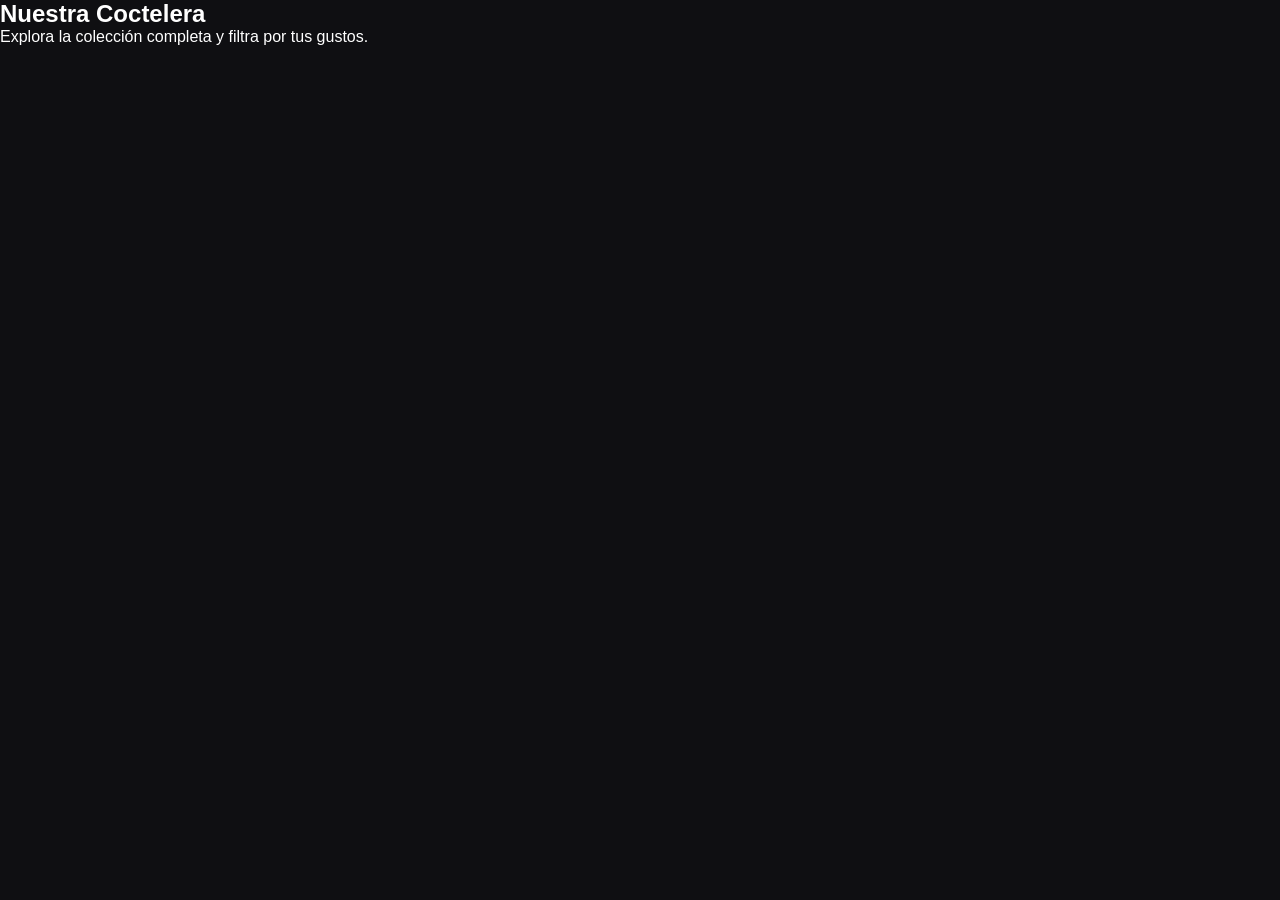
==== e-commerce project/coctelera.html @ a3489aa0 "modificacion visual de la parte frontal de las tarjetas" ====
<!doctype html>
<html lang="es">
  <head>
    <meta charset="UTF-8" />
    <title>Coctelera | CocktailHub.com</title>
    <link rel="stylesheet" href="css/style.css" />
  </head>
  <body>
    <main>
      <section class="library-header">
        <h1>Nuestra Coctelera</h1>
        <p>Explora la colección completa y filtra por tus gustos.</p>
      </section>

      <section class="cocktail-grid" id="full-library"></section>
    </main>
  </body>
</html>
---- e-commerce project/css/style.css ----
/* 1. Definición de Variables */
:root {
  --color-fondo: #0f0f12; /* El negro de fondo */
  --color-tarjeta: #1a1a1e; /* Un gris oscuro para las cards */
  --color-primario: #ffcc00; /* El amarillo de Cócteles */
  --color-texto: #ffffff; /* Blanco para leer bien */
  --color-texto-suave: #a0a0a0; /* Gris para textos menos importantes */
}

/* 2. Estilos Globales */
* {
  margin: 0;
  padding: 0;
  box-sizing: border-box; /* Tamaño de las cajas */
}

body {
  background-color: var(--color-fondo);
  color: var(--color-texto);
  font-family: "Segoe UI", Tahoma, Geneva, Verdana, sans-serif;
}

header {
  display: flex; /* Todo en fila */
  justify-content: space-between; /* Logo a la izquierda, Buscador al centro, Nav a la derecha */
  align-items: center; /* Centrados verticalmente */
  padding: 15px 50px; /* Espacio por dentro (aire) */
  background-color: var(--color-tarjeta);
  border-bottom: 1px solid #333;
  position: sticky; /* Se queda pegado arriba al hacer scroll */
  top: 0;
  z-index: 1000; /* Siempre por encima de todo */
}

/* 2. El Buscador (Formulario) */
header form {
  display: flex; /* El input y el botón en fila */
  gap: 0; /* Pegaditos */
}

header input {
  padding: 8px 15px;
  border-radius: 20px 0 0 20px; /* Redondeado solo a la izquierda */
  border: 1px solid #444;
  background-color: var(--color-fondo);
  color: white;
  outline: none;
  width: 250px;
}

header button {
  padding: 8px 15px;
  border-radius: 0 20px 20px 0; /* Redondeado solo a la derecha */
  border: none;
  background-color: var(--color-primario);
  font-weight: bold;
  cursor: pointer;
}

/* 3. La Navegación (Enlaces) */
header nav ul {
  display: flex; /* Los enlaces en fila */
  list-style: none; /* Quitamos los puntitos de la lista */
  gap: 25px; /* Espacio entre ellos */
}

header nav a {
  text-decoration: none; /* Quitamos el subrayado azul */
  color: var(--color-texto);
  font-size: 0.9rem;
  font-weight: 500;
  transition: color 0.3s;
}

header nav a:hover {
  color: var(--color-primario); /* Al pasar el ratón se vuelven amarillos */
}

.logo h1 {
  color: var(--color-primario);
}

.hero-inmersivo {
  position: relative;
  height: 60vh; /* Ocupa el 60% de la altura de la pantalla */
  width: 100%;
  overflow: hidden;
}

.hero-link {
  text-decoration: none; /* Quitamos el subrayado del enlace global */
}

.hero-overlay {
  position: relative;
  width: 100%;
  height: 100%;
  display: flex;
  align-items: center;
  justify-content: center;
}

.hero-overlay img {
  position: absolute;
  top: 0;
  left: 0;
  width: 100%;
  height: 100%;
  object-fit: cover;
  z-index: 1; /* La imagen al fondo */
}

/* Capa de oscurecimiento para que el texto resalte */
.hero-overlay::after {
  content: "";
  position: absolute;
  top: 0;
  left: 0;
  width: 100%;
  height: 100%;
  background: rgba(0, 0, 0, 0.5); /* Negro al 50% de transparencia */
  z-index: 2;
}

.hero-text {
  position: relative;
  z-index: 3; /* El texto por encima de la imagen y del overlay */
  text-align: center;
  color: white;
}

.hero-text h2 {
  font-size: 3rem;
  margin-bottom: 10px;
  text-shadow: 2px 2px 10px rgba(0, 0, 0, 0.8); /* Sombra para que "salte" de la pantalla */
}

.hero-text p {
  font-size: 1.2rem;
  color: var(--color-primario);
}

.daily-selection {
  padding: 60px 20px;
  background: linear-gradient(180deg, var(--color-fondo) 0%, #1a1a1e 100%);
  text-align: center;
}

.section-header h2 {
  color: var(--color-primario);
  font-size: 2rem;
  margin-bottom: 5px;
}

.section-header p {
  color: var(--color-texto-suave);
  margin-bottom: 30px;
}

/* Centra la tarjeta del día */
.daily-card-container {
  display: flex;
  justify-content: center;
}

/* Hace que la tarjeta del día brille un poco más */
.daily-featured {
  border: 2px solid var(--color-primario);
  box-shadow: 0 0 20px rgba(255, 204, 0, 0.2);
  transform: scale(1.05); /* Aumenta el tamaño respecto a las demás */
}

.cocktail-grid {
  display: flex; /* Flexbox */
  flex-wrap: wrap; /* Si no caben en una fila, saltan a la siguiente*/
  gap: 20px; /* Crea un espacio uniforme entre las tarjetas sin usar márgenes */
  justify-content: center; /* Centra los cócteles si sobra espacio a los lados */
  padding: 40px; /* aire alrededor de toda la sección */
}

/* El contenedor principal da la perspectiva */
.cocktail-card {
  background-color: transparent;
  height: 400px;
  width: 280px;
  perspective: 1000px;
  border-radius: 8px;
  cursor: pointer;
}

.card-inner {
  position: relative;
  width: 100%;
  height: 100%;
  transition: transform 0.8s;
  transform-style: preserve-3d;
}

.cocktail-card:hover .card-inner {
  transform: rotateY(180deg);
}

.card-front,
.card-back {
  position: absolute;
  width: 100%;
  height: 100%;
  backface-visibility: hidden;
  border-radius: 8px;
  overflow: hidden;
}

/* --- CARA FRONTAL --- */
.card-front {
  background-color: var(--color-tarjeta);
}

.card-front img {
  width: 100%;
  height: 100%; /* Ahora la imagen ocupa toda la tarjeta */
  object-fit: cover;
}

/* Bloque de nombre en el frontal */
.card-front-info {
  position: absolute;
  bottom: 0;
  width: 100%;
  padding: 25px 15px; /* Un poco más de aire abajo */
  background: linear-gradient(
    transparent,
    rgba(0, 0, 0, 0.9)
  ); /* Degradado más oscuro para leer mejor */
  text-align: center;
}

.card-front-info h3 {
  color: var(--color-primario);
  margin: 0;
  font-size: 1.5rem;
  text-shadow: 2px 2px 4px rgba(0, 0, 0, 0.5);
}

/* --- CARA TRASERA (Provisional) --- */
.card-back {
  background-color: var(--color-tarjeta);
  color: white;
  transform: rotateY(180deg);
  padding: 20px;
  display: flex;
  flex-direction: column;
  justify-content: center;
  border: 2px solid var(--color-primario);
}

/* (Las listas de la trasera las mantendremos así hasta el Paso 2) */
.card-back ul {
  list-style: none;
  padding: 0;
  margin: 15px 0;
  text-align: left;
}

.card-back li {
  font-size: 0.9rem;
  margin-bottom: 5px;
  border-bottom: 1px solid rgba(255, 255, 255, 0.1);
}
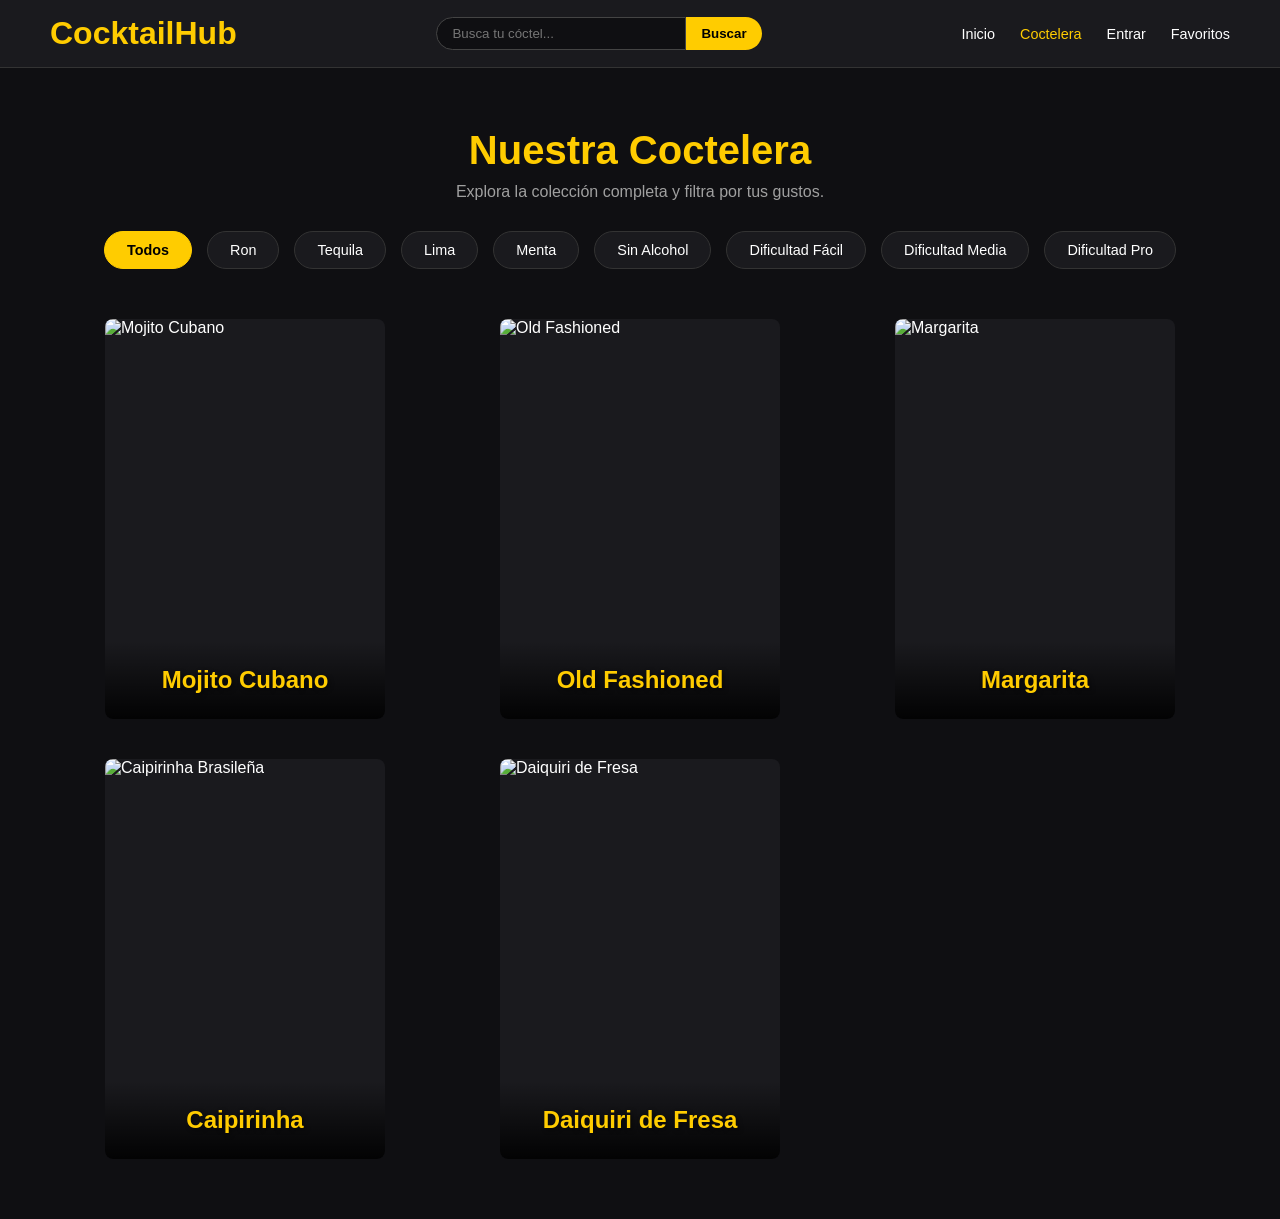
==== commit bb5c1b41: "coctelera" ====
--- a/e-commerce project/coctelera.html
+++ b/e-commerce project/coctelera.html
@@ -2,17 +2,258 @@
 <html lang="es">
   <head>
     <meta charset="UTF-8" />
-    <title>Coctelera | CocktailHub.com</title>
+    <meta name="viewport" content="width=device-width, initial-scale=1.0" />
+    <title>Coctelera | CocktailHub</title>
     <link rel="stylesheet" href="css/style.css" />
   </head>
+
   <body>
-    <main>
-      <section class="library-header">
+    <header>
+      <div class="logo">
+        <h1>CocktailHub</h1>
+      </div>
+      <form>
+        <input type="text" placeholder="Busca tu cóctel..." required />
+        <button type="submit">Buscar</button>
+      </form>
+      <nav>
+        <ul>
+          <li><a href="index.html">Inicio</a></li>
+          <li>
+            <a href="coctelera.html" style="color: var(--color-primario)"
+              >Coctelera</a
+            >
+          </li>
+          <li><a href="#">Entrar</a></li>
+          <li><a href="#">Favoritos</a></li>
+        </ul>
+      </nav>
+    </header>
+
+    <main class="catalog-container">
+      <section
+        class="library-header"
+        style="text-align: center; margin-bottom: 30px"
+      >
         <h1>Nuestra Coctelera</h1>
-        <p>Explora la colección completa y filtra por tus gustos.</p>
+        <p style="color: var(--color-texto-suave)">
+          Explora la colección completa y filtra por tus gustos.
+        </p>
       </section>
 
-      <section class="cocktail-grid" id="full-library"></section>
+      <section class="filters-bar">
+        <div class="filter-group">
+          <button class="filter-btn active">Todos</button>
+          <button class="filter-btn">Ron</button>
+          <button class="filter-btn">Tequila</button>
+          <button class="filter-btn">Lima</button>
+          <button class="filter-btn">Menta</button>
+          <button class="filter-btn">Sin Alcohol</button>
+          <button class="filter-btn">Dificultad Fácil</button>
+          <button class="filter-btn">Dificultad Media</button>
+          <button class="filter-btn">Dificultad Pro</button>
+        </div>
+      </section>
+
+      <section class="catalog-grid">
+        <article class="cocktail-card">
+          <div class="card-inner">
+            <div class="card-front">
+              <div class="card-img">
+                <img src="assets/img/mojito.jpg" alt="Mojito Cubano" />
+              </div>
+              <div class="card-front-info">
+                <h3>Mojito Cubano</h3>
+              </div>
+            </div>
+            <div class="card-back">
+              <div class="card-back-header">
+                <span class="difficulty-tag">Fácil</span>
+                <button class="favorite-btn" title="Añadir a favoritos">
+                  <span class="heart-icon">&#9825;</span>
+                </button>
+              </div>
+              <div class="flavor-info">
+                <hr />
+                <span>Dulce & Afrutado</span>
+                <hr />
+              </div>
+              <div class="ingredients-container">
+                <h3>Ingredientes</h3>
+                <ul>
+                  <li>60ml Ron Blanco</li>
+                  <li>30ml Zumo de Lima</li>
+                  <li>Menta fresca</li>
+                  <li>Azúcar y Soda</li>
+                </ul>
+              </div>
+
+              <div class="card-details-container">
+                <a href="#" class="view-recipe">Más detalles →</a>
+              </div>
+            </div>
+          </div>
+        </article>
+
+        <article class="cocktail-card">
+          <div class="card-inner">
+            <div class="card-front">
+              <div class="card-img">
+                <img src="assets/img/old-fashioned.jpg" alt="Old Fashioned" />
+              </div>
+              <div class="card-front-info">
+                <h3>Old Fashioned</h3>
+              </div>
+            </div>
+            <div class="card-back">
+              <div class="card-back-header">
+                <span class="difficulty-tag">Difícil</span>
+                <button class="favorite-btn" title="Añadir a favoritos">
+                  <span class="heart-icon">&#9825;</span>
+                </button>
+              </div>
+              <div class="flavor-info">
+                <hr />
+                <span>Fuerte & Amargo</span>
+                <hr />
+              </div>
+              <div class="ingredients-container">
+                <h3>Ingredientes</h3>
+                <ul>
+                  <li>60ml Bourbon</li>
+                  <li>2 gotas de Angostura</li>
+                  <li>1 terrón de Azúcar</li>
+                  <li>Piel de naranja</li>
+                </ul>
+              </div>
+              <div class="card-details-container">
+                <a href="#" class="view-recipe">Más detalles →</a>
+              </div>
+            </div>
+          </div>
+        </article>
+
+        <article class="cocktail-card">
+          <div class="card-inner">
+            <div class="card-front">
+              <div class="card-img">
+                <img src="assets/img/margarita.jpg" alt="Margarita" />
+              </div>
+              <div class="card-front-info">
+                <h3>Margarita</h3>
+              </div>
+            </div>
+            <div class="card-back">
+              <div class="card-back-header">
+                <span class="difficulty-tag">Media</span>
+                <button class="favorite-btn" title="Añadir a favoritos">
+                  <span class="heart-icon">&#9825;</span>
+                </button>
+              </div>
+              <div class="flavor-info">
+                <hr />
+                <span>Cítrico & Salado</span>
+                <hr />
+              </div>
+              <div class="ingredients-container">
+                <h3>Ingredientes</h3>
+                <ul>
+                  <li>50ml Tequila</li>
+                  <li>20ml Triple Seco</li>
+                  <li>15ml Zumo de Lima</li>
+                  <li>Sal en el borde</li>
+                </ul>
+              </div>
+              <div class="card-details-container">
+                <a href="#" class="view-recipe">Más detalles →</a>
+              </div>
+            </div>
+          </div>
+        </article>
+
+        <article class="cocktail-card">
+          <div class="card-inner">
+            <div class="card-front">
+              <div class="card-img">
+                <img
+                  src="assets/img/caipirinha.jpg"
+                  alt="Caipirinha Brasileña"
+                />
+              </div>
+              <div class="card-front-info">
+                <h3>Caipirinha</h3>
+              </div>
+            </div>
+            <div class="card-back">
+              <div class="card-back-header">
+                <span class="difficulty-tag">Fácil</span>
+                <button class="favorite-btn" title="Añadir a favoritos">
+                  <span class="heart-icon">&#9825;</span>
+                </button>
+              </div>
+              <div class="flavor-info">
+                <hr />
+                <span>Cítrico & Fuerte</span>
+                <hr />
+              </div>
+              <div class="ingredients-container">
+                <h3>Ingredientes</h3>
+                <ul>
+                  <li>60ml Cachaça</li>
+                  <li>1 Lima en trozos</li>
+                  <li>2 cdtas Azúcar</li>
+                  <li>Hielo picado</li>
+                </ul>
+              </div>
+              <div class="card-details-container">
+                <a href="#" class="view-recipe">Más detalles →</a>
+              </div>
+            </div>
+          </div>
+        </article>
+
+        <article class="cocktail-card">
+          <div class="card-inner">
+            <div class="card-front">
+              <div class="card-img">
+                <img src="assets/img/daiquiri.jpg" alt="Daiquiri de Fresa" />
+              </div>
+              <div class="card-front-info">
+                <h3>Daiquiri de Fresa</h3>
+              </div>
+            </div>
+
+            <div class="card-back">
+              <div class="card-back-header">
+                <span class="difficulty-tag">Fácil</span>
+                <button class="favorite-btn" title="Añadir a favoritos">
+                  <span class="heart-icon">&#9825;</span>
+                </button>
+              </div>
+
+              <div class="flavor-info">
+                <hr />
+                <span>Dulce & Refrescante</span>
+                <hr />
+              </div>
+
+              <div class="ingredients-container">
+                <h3>Ingredientes</h3>
+                <ul>
+                  <li>50ml Ron Blanco</li>
+                  <li>25ml Zumo de lima</li>
+                  <li>3 Fresas naturales</li>
+                  <li>Hielo picado</li>
+                </ul>
+              </div>
+
+              <div class="card-details-container">
+                <a href="#" class="view-recipe">Más detalles →</a>
+              </div>
+            </div>
+          </div>
+        </article>
+      </section>
     </main>
   </body>
 </html>
--- a/e-commerce project/css/style.css
+++ b/e-commerce project/css/style.css
@@ -11,7 +11,7 @@
 * {
   margin: 0;
   padding: 0;
-  box-sizing: border-box; /* Tamaño de las cajas */
+  box-sizing: border-box; /* Tamaño total de las cajas */
 }
 
 body {
@@ -24,7 +24,7 @@
   display: flex; /* Todo en fila */
   justify-content: space-between; /* Logo a la izquierda, Buscador al centro, Nav a la derecha */
   align-items: center; /* Centrados verticalmente */
-  padding: 15px 50px; /* Espacio por dentro (aire) */
+  padding: 15px 50px; /* Espacio por dentro */
   background-color: var(--color-tarjeta);
   border-bottom: 1px solid #333;
   position: sticky; /* Se queda pegado arriba al hacer scroll */
@@ -32,10 +32,10 @@
   z-index: 1000; /* Siempre por encima de todo */
 }
 
-/* 2. El Buscador (Formulario) */
+/* 2. Buscador */
 header form {
   display: flex; /* El input y el botón en fila */
-  gap: 0; /* Pegaditos */
+  gap: 0; /* Juntos */
 }
 
 header input {
@@ -57,15 +57,15 @@
   cursor: pointer;
 }
 
-/* 3. La Navegación (Enlaces) */
+/* 3. Nav Enlaces */
 header nav ul {
-  display: flex; /* Los enlaces en fila */
-  list-style: none; /* Quitamos los puntitos de la lista */
+  display: flex; /* En fila */
+  list-style: none; /* Quita los puntos de la lista */
   gap: 25px; /* Espacio entre ellos */
 }
 
 header nav a {
-  text-decoration: none; /* Quitamos el subrayado azul */
+  text-decoration: none; /* Quita el subrayado azul */
   color: var(--color-texto);
   font-size: 0.9rem;
   font-weight: 500;
@@ -217,7 +217,7 @@
 
 .card-front img {
   width: 100%;
-  height: 100%; /* Ahora la imagen ocupa toda la tarjeta */
+  height: 100%; /* La imagen ocupa toda la tarjeta */
   object-fit: cover;
 }
 
@@ -226,11 +226,11 @@
   position: absolute;
   bottom: 0;
   width: 100%;
-  padding: 25px 15px; /* Un poco más de aire abajo */
+  padding: 25px 15px;
   background: linear-gradient(
     transparent,
     rgba(0, 0, 0, 0.9)
-  ); /* Degradado más oscuro para leer mejor */
+  ); /* Degradado más oscuro */
   text-align: center;
 }
 
@@ -241,7 +241,7 @@
   text-shadow: 2px 2px 4px rgba(0, 0, 0, 0.5);
 }
 
-/* --- CARA TRASERA (Provisional) --- */
+/* --- CARA TRASERA (Estructura Base) --- */
 .card-back {
   background-color: var(--color-tarjeta);
   color: white;
@@ -249,20 +249,194 @@
   padding: 20px;
   display: flex;
   flex-direction: column;
-  justify-content: center;
+  justify-content: flex-start;
   border: 2px solid var(--color-primario);
-}
-
-/* (Las listas de la trasera las mantendremos así hasta el Paso 2) */
+  position: relative; /* Posiciona el header dentro */
+}
+
+/* Cabecera: Dificultad y Corazón */
+.card-back-header {
+  display: flex;
+  justify-content: space-between;
+  align-items: center;
+  width: 100%;
+  margin-bottom: 15px; /* Espacio con lo de abajo */
+}
+
+.difficulty-tag {
+  font-size: 0.7rem;
+  text-transform: uppercase;
+  font-weight: bold;
+  color: var(--color-primario);
+  border: 1px solid var(--color-primario);
+  padding: 2px 6px;
+  border-radius: 4px;
+}
+
+/* Sección de sabor con líneas laterales */
+.flavor-info {
+  display: flex;
+  align-items: center;
+  gap: 10px;
+  margin-bottom: 10px;
+}
+
+.flavor-info hr {
+  flex: 1;
+  border: 0;
+  border-top: 1px solid rgba(255, 255, 255, 0.2);
+}
+
+.flavor-info span {
+  font-size: 0.85rem;
+  font-style: italic;
+  color: var(--color-texto-suave);
+  white-space: nowrap;
+}
+
+/* --- LISTA DE INGREDIENTES --- */
+/* 1. El contenedor que empuja hacia el centro */
+.ingredients-container {
+  margin: auto 0;
+  text-align: left;
+  width: 100%;
+  display: flex;
+  flex-direction: column;
+  gap: 8px;
+}
+
+/* 2. El título de la sección */
+.ingredients-container h3 {
+  font-size: 1.1rem;
+  color: var(--color-texto);
+  border-left: 3px solid var(--color-primario);
+  padding-left: 8px;
+  margin: 0;
+}
+
+/* 3. La lista (ahora con margen 0 porque el padre hace el trabajo) */
 .card-back ul {
   list-style: none;
   padding: 0;
-  margin: 15px 0;
-  text-align: left;
-}
-
+  margin: 0;
+}
+
+/* 4. Los items de la lista */
 .card-back li {
+  font-size: 0.85rem;
+  padding: 5px 0;
+  color: var(--color-texto-suave);
+  border-bottom: 1px solid rgba(255, 255, 255, 0.05);
+}
+
+.card-details-container {
+  margin-top: auto; /* Empuja el botón hacia el fondo de la tarjeta */
+  text-align: center;
+  padding-bottom: 10px;
+}
+
+.view-recipe {
+  text-decoration: none;
+  color: var(
+    --color-primario
+  ); /* Usamos el amarillo para que resalte como acción */
   font-size: 0.9rem;
-  margin-bottom: 5px;
-  border-bottom: 1px solid rgba(255, 255, 255, 0.1);
-}
+  font-weight: bold;
+  transition: letter-spacing 0.3s;
+}
+
+.view-recipe:hover {
+  letter-spacing: 1px; /* Un pequeño efecto al pasar el ratón */
+}
+
+/* Botón de favoritos */
+.favorite-btn {
+  background: transparent;
+  border: none;
+  cursor: pointer;
+  padding: 5px;
+  display: flex;
+  align-items: center;
+  justify-content: center;
+  transition: transform 0.2s ease;
+}
+
+.heart-icon {
+  font-size: 1.5rem; /* Tamaño del corazón */
+  color: var(--color-texto-suave); /* Empezamos con un gris suave */
+  transition:
+    color 0.3s,
+    transform 0.3s;
+}
+
+/* Efecto al pasar el ratón */
+.favorite-btn:hover .heart-icon {
+  color: #ff4d4d; /* Se vuelve rojizo antes de hacer click */
+  transform: scale(1.2); /* Crece un poquito */
+}
+
+/* Clase preparada para el futuro (cuando se haga click) */
+.favorite-btn.active .heart-icon {
+  color: #ff0000; /* Rojo intenso */
+  content: "\2665"; /* Cambiaría a corazón relleno (esto se haría con JS) */
+}
+
+/* --- PÁGINA DE COCTELERA (CATÁLOGO) --- */
+
+/* 1. Contenedor General */
+.catalog-container {
+  padding: 60px 20px;
+  max-width: 1200px;
+  margin: 0 auto; /* Centra todo el contenido en pantallas grandes */
+}
+
+/* 2. Cabecera del catálogo */
+.library-header h1 {
+  font-size: 2.5rem;
+  color: var(--color-primario);
+  margin-bottom: 10px;
+}
+
+/* 3. Barra de Filtros */
+.filters-bar {
+  margin-bottom: 50px; /* Espacio antes de que empiecen las fotos */
+}
+
+.filter-group {
+  display: flex;
+  justify-content: center;
+  gap: 15px;
+  flex-wrap: wrap; /* Para que en el móvil no se salgan de la pantalla */
+}
+
+.filter-btn {
+  background-color: var(--color-tarjeta);
+  color: var(--color-texto);
+  border: 1px solid #333;
+  padding: 10px 22px;
+  border-radius: 30px;
+  font-size: 0.9rem;
+  cursor: pointer;
+  transition: all 0.3s ease;
+}
+
+.filter-btn:hover {
+  border-color: var(--color-primario);
+  color: var(--color-primario);
+}
+
+.filter-btn.active {
+  background-color: var(--color-primario);
+  color: #000; /* Texto negro para que contraste con el amarillo */
+  font-weight: bold;
+  border-color: var(--color-primario);
+}
+
+/* 4. La Rejilla Automática (Grid) */
+.catalog-grid {
+  display: grid;
+  /* Crea columnas de al menos 280px y rellena el espacio automáticamente */
+  grid-template-columns: repeat(auto-fill, minmax(280px, 1fr));
+  gap: 40px 25px; /* 40px de espacio entre filas, 25px entre columnas */
+  justify-items: center; /* Centra las tarjetas dentro de su celda */
+}
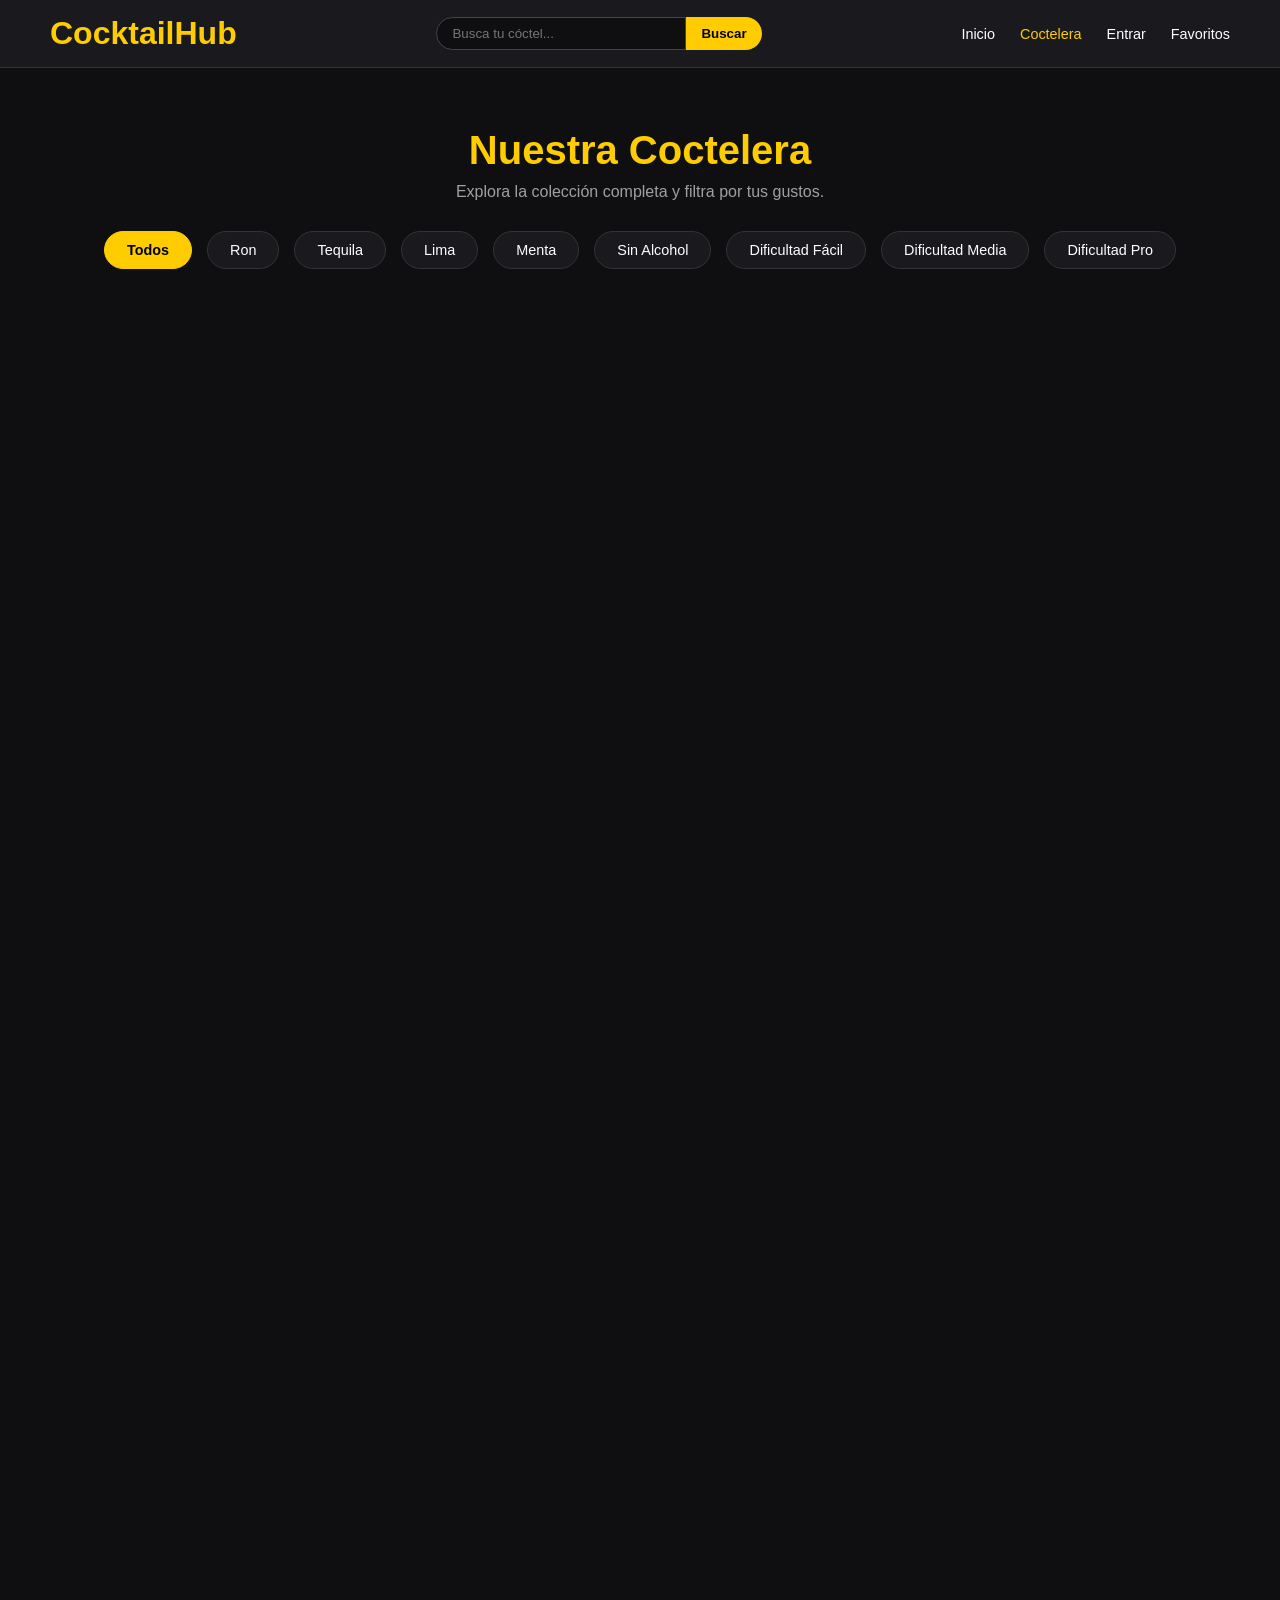
==== commit 7d9cf580: "mejoras" ====
--- a/e-commerce project/coctelera.html
+++ b/e-commerce project/coctelera.html
@@ -4,7 +4,7 @@
     <meta charset="UTF-8" />
     <meta name="viewport" content="width=device-width, initial-scale=1.0" />
     <title>Coctelera | CocktailHub</title>
-    <link rel="stylesheet" href="css/style.css" />
+    <link rel="stylesheet" href="css/coctelera.css" />
   </head>
 
   <body>
@@ -253,6 +253,85 @@
             </div>
           </div>
         </article>
+
+        <article class="cocktail-card">
+          <div class="card-inner">
+            <div class="card-front">
+              <div class="card-img">
+                <img src="assets/img/negroni.jpg" alt="Negroni Clásico" />
+              </div>
+              <div class="card-front-info">
+                <h3>Negroni</h3>
+              </div>
+            </div>
+            <div class="card-back">
+              <div class="card-back-header">
+                <span class="difficulty-tag">Media</span>
+                <button class="favorite-btn" title="Añadir a favoritos">
+                  <span class="heart-icon">&#9825;</span>
+                </button>
+              </div>
+              <div class="flavor-info">
+                <hr />
+                <span>Amargo & Seco</span>
+                <hr />
+              </div>
+              <div class="ingredients-container">
+                <h3>Ingredientes</h3>
+                <ul>
+                  <li>30ml Ginebra</li>
+                  <li>30ml Campari</li>
+                  <li>30ml Vermut Rojo</li>
+                  <li>Piel de naranja</li>
+                </ul>
+              </div>
+              <div class="card-details-container">
+                <a href="#" class="view-recipe">Más detalles →</a>
+              </div>
+            </div>
+          </div>
+        </article>
+
+        <article class="cocktail-card">
+          <div class="card-inner">
+            <div class="card-front">
+              <div class="card-img">
+                <img
+                  src="assets/img/pisco-sour.jpg"
+                  alt="Pisco Sour Tradicional"
+                />
+              </div>
+              <div class="card-front-info">
+                <h3>Pisco Sour</h3>
+              </div>
+            </div>
+            <div class="card-back">
+              <div class="card-back-header">
+                <span class="difficulty-tag">Difícil</span>
+                <button class="favorite-btn" title="Añadir a favoritos">
+                  <span class="heart-icon">&#9825;</span>
+                </button>
+              </div>
+              <div class="flavor-info">
+                <hr />
+                <span>Cítrico & Dulce</span>
+                <hr />
+              </div>
+              <div class="ingredients-container">
+                <h3>Ingredientes</h3>
+                <ul>
+                  <li>60ml Pisco</li>
+                  <li>30ml Zumo de Lima</li>
+                  <li>20ml Jarabe de Goma</li>
+                  <li>1 Clara de Huevo</li>
+                </ul>
+              </div>
+              <div class="card-details-container">
+                <a href="#" class="view-recipe">Más detalles →</a>
+              </div>
+            </div>
+          </div>
+        </article>
       </section>
     </main>
   </body>
--- a/e-commerce project/css/coctelera.css
+++ b/e-commerce project/css/coctelera.css
@@ -0,0 +1,341 @@
+:root {
+  --color-fondo: #0f0f12; /* El negro de fondo */
+  --color-tarjeta: #1a1a1e; /* Un gris oscuro para las cards */
+  --color-primario: #ffcc00; /* El amarillo de Cócteles */
+  --color-texto: #ffffff; /* Blanco para leer bien */
+  --color-texto-suave: #a0a0a0; /* Gris para textos menos importantes */
+}
+
+/* Estilos Globales */
+* {
+  margin: 0;
+  padding: 0;
+  box-sizing: border-box;
+}
+
+body {
+  background-color: var(--color-fondo);
+  color: var(--color-texto);
+  font-family: "Segoe UI", Tahoma, Geneva, Verdana, sans-serif;
+}
+
+header {
+  display: flex;
+  justify-content: space-between;
+  align-items: center;
+  padding: 15px 50px;
+  background-color: var(--color-tarjeta);
+  border-bottom: 1px solid #333;
+  position: sticky;
+  top: 0;
+  z-index: 1000;
+}
+
+/* Buscador */
+header form {
+  display: flex;
+  gap: 0;
+}
+
+header input {
+  padding: 8px 15px;
+  border-radius: 20px 0 0 20px;
+  border: 1px solid #444;
+  background-color: var(--color-fondo);
+  color: white;
+  outline: none;
+  width: 250px;
+}
+
+header button {
+  padding: 8px 15px;
+  border-radius: 0 20px 20px 0;
+  border: none;
+  background-color: var(--color-primario);
+  font-weight: bold;
+  cursor: pointer;
+}
+
+/* Nav Enlaces */
+header nav ul {
+  display: flex;
+  list-style: none;
+  gap: 25px;
+}
+
+header nav a {
+  text-decoration: none;
+  color: var(--color-texto);
+  font-size: 0.9rem;
+  font-weight: 500;
+  transition: color 0.3s;
+}
+
+header nav a:hover {
+  color: var(--color-primario);
+}
+
+.logo h1 {
+  color: var(--color-primario);
+}
+
+/* Contenedor General */
+.catalog-container {
+  padding: 60px 20px;
+  max-width: 1200px;
+  margin: 0 auto; /* Centra todo el contenido en pantallas grandes */
+}
+
+/* Cabecera del catálogo */
+.library-header h1 {
+  font-size: 2.5rem;
+  color: var(--color-primario);
+  margin-bottom: 10px;
+}
+
+/* Barra de Filtros */
+.filters-bar {
+  margin-bottom: 50px; /* Espacio antes de que empiecen las fotos */
+}
+
+.filter-group {
+  display: flex;
+  justify-content: center;
+  gap: 15px;
+  flex-wrap: wrap; /* Para que en el móvil no se salgan de la pantalla */
+}
+
+.filter-btn {
+  background-color: var(--color-tarjeta);
+  color: var(--color-texto);
+  border: 1px solid #333;
+  padding: 10px 22px;
+  border-radius: 30px;
+  font-size: 0.9rem;
+  cursor: pointer;
+  transition: all 0.3s ease;
+}
+
+.filter-btn:hover {
+  border-color: var(--color-primario);
+  color: var(--color-primario);
+}
+
+.filter-btn.active {
+  background-color: var(--color-primario);
+  color: #000; /* Texto negro para que contraste con el amarillo */
+  font-weight: bold;
+  border-color: var(--color-primario);
+}
+
+/* Rejilla responsiva (Grid) */
+.catalog-grid {
+  display: grid;
+  /* Crea columnas de al menos 280px y rellena el espacio automáticamente */
+  grid-template-columns: repeat(auto-fill, minmax(280px, 1fr));
+  gap: 40px 25px; /* 40px de espacio entre filas, 25px entre columnas */
+  justify-items: center; /* Centra las tarjetas dentro de su celda */
+}
+
+/* El contenedor principal / perspectiva */
+.cocktail-card {
+  background-color: transparent;
+  height: 400px;
+  width: 280px;
+  perspective: 1000px;
+  border-radius: 8px;
+  cursor: pointer;
+}
+
+.card-inner {
+  position: relative;
+  width: 100%;
+  height: 100%;
+  transition: transform 0.8s;
+  transform-style: preserve-3d;
+}
+
+.cocktail-card:hover .card-inner {
+  transform: rotateY(180deg);
+}
+
+.card-front,
+.card-back {
+  position: absolute;
+  width: 100%;
+  height: 100%;
+  backface-visibility: hidden;
+  border-radius: 8px;
+  overflow: hidden;
+}
+
+/* --- CARA FRONTAL --- */
+.card-front {
+  background-color: var(--color-tarjeta);
+}
+
+.card-front img {
+  width: 100%;
+  height: 100%; /* La imagen ocupa toda la tarjeta */
+  object-fit: cover;
+}
+
+/* Bloque de nombre en el frontal */
+.card-front-info {
+  position: absolute;
+  bottom: 0;
+  width: 100%;
+  padding: 25px 15px;
+  background: linear-gradient(
+    transparent,
+    rgba(0, 0, 0, 0.9)
+  ); /* Degradado más oscuro */
+  text-align: center;
+}
+
+.card-front-info h3 {
+  color: var(--color-primario);
+  margin: 0;
+  font-size: 1.5rem;
+  text-shadow: 2px 2px 4px rgba(0, 0, 0, 0.5);
+}
+
+/* --- CARA TRASERA (Estructura Base) --- */
+.card-back {
+  background-color: var(--color-tarjeta);
+  color: white;
+  transform: rotateY(180deg);
+  padding: 20px;
+  display: flex;
+  flex-direction: column;
+  justify-content: flex-start;
+  border: 2px solid var(--color-primario);
+  position: relative; /* Posiciona el header dentro */
+}
+
+/* Cabecera: Dificultad y Corazón */
+.card-back-header {
+  display: flex;
+  justify-content: space-between;
+  align-items: center;
+  width: 100%;
+  margin-bottom: 15px; /* Espacio con lo de abajo */
+}
+
+.difficulty-tag {
+  font-size: 0.7rem;
+  text-transform: uppercase;
+  font-weight: bold;
+  color: var(--color-primario);
+  border: 1px solid var(--color-primario);
+  padding: 2px 6px;
+  border-radius: 4px;
+}
+
+/* Sección de sabor con líneas laterales */
+.flavor-info {
+  display: flex;
+  align-items: center;
+  gap: 10px;
+  margin-bottom: 10px;
+}
+
+.flavor-info hr {
+  flex: 1;
+  border: 0;
+  border-top: 1px solid rgba(255, 255, 255, 0.2);
+}
+
+.flavor-info span {
+  font-size: 0.85rem;
+  font-style: italic;
+  color: var(--color-texto-suave);
+  white-space: nowrap;
+}
+
+/* --- LISTA DE INGREDIENTES --- */
+/* 1. El contenedor que empuja hacia el centro */
+.ingredients-container {
+  margin: auto 0;
+  text-align: left;
+  width: 100%;
+  display: flex;
+  flex-direction: column;
+  gap: 8px;
+}
+
+/* 2. El título de la sección */
+.ingredients-container h3 {
+  font-size: 1.1rem;
+  color: var(--color-texto);
+  border-left: 3px solid var(--color-primario);
+  padding-left: 8px;
+  margin: 0;
+}
+
+/* 3. La lista (ahora con margen 0 porque el padre hace el trabajo) */
+.card-back ul {
+  list-style: none;
+  padding: 0;
+  margin: 0;
+}
+
+/* 4. Los items de la lista */
+.card-back li {
+  font-size: 0.85rem;
+  padding: 5px 0;
+  color: var(--color-texto-suave);
+  border-bottom: 1px solid rgba(255, 255, 255, 0.05);
+}
+
+.card-details-container {
+  margin-top: auto; /* Empuja el botón hacia el fondo de la tarjeta */
+  text-align: center;
+  padding-bottom: 10px;
+}
+
+.view-recipe {
+  text-decoration: none;
+  color: var(
+    --color-primario
+  ); /* Usamos el amarillo para que resalte como acción */
+  font-size: 0.9rem;
+  font-weight: bold;
+  transition: letter-spacing 0.3s;
+}
+
+.view-recipe:hover {
+  letter-spacing: 1px; /* Un pequeño efecto al pasar el ratón */
+}
+
+/* Botón de favoritos */
+.favorite-btn {
+  background: transparent;
+  border: none;
+  cursor: pointer;
+  padding: 5px;
+  display: flex;
+  align-items: center;
+  justify-content: center;
+  transition: transform 0.2s ease;
+}
+
+.heart-icon {
+  font-size: 1.5rem; /* Tamaño del corazón */
+  color: var(--color-texto-suave); /* Empezamos con un gris suave */
+  transition:
+    color 0.3s,
+    transform 0.3s;
+}
+
+/* Efecto al pasar el ratón */
+.favorite-btn:hover .heart-icon {
+  color: #ff4d4d; /* Se vuelve rojizo antes de hacer click */
+  transform: scale(1.2); /* Crece un poquito */
+}
+
+/* Clase preparada para el futuro (cuando se haga click) */
+.favorite-btn.active .heart-icon {
+  color: #ff0000; /* Rojo intenso */
+  content: "\2665"; /* Cambiaría a corazón relleno (esto se haría con JS) */
+}
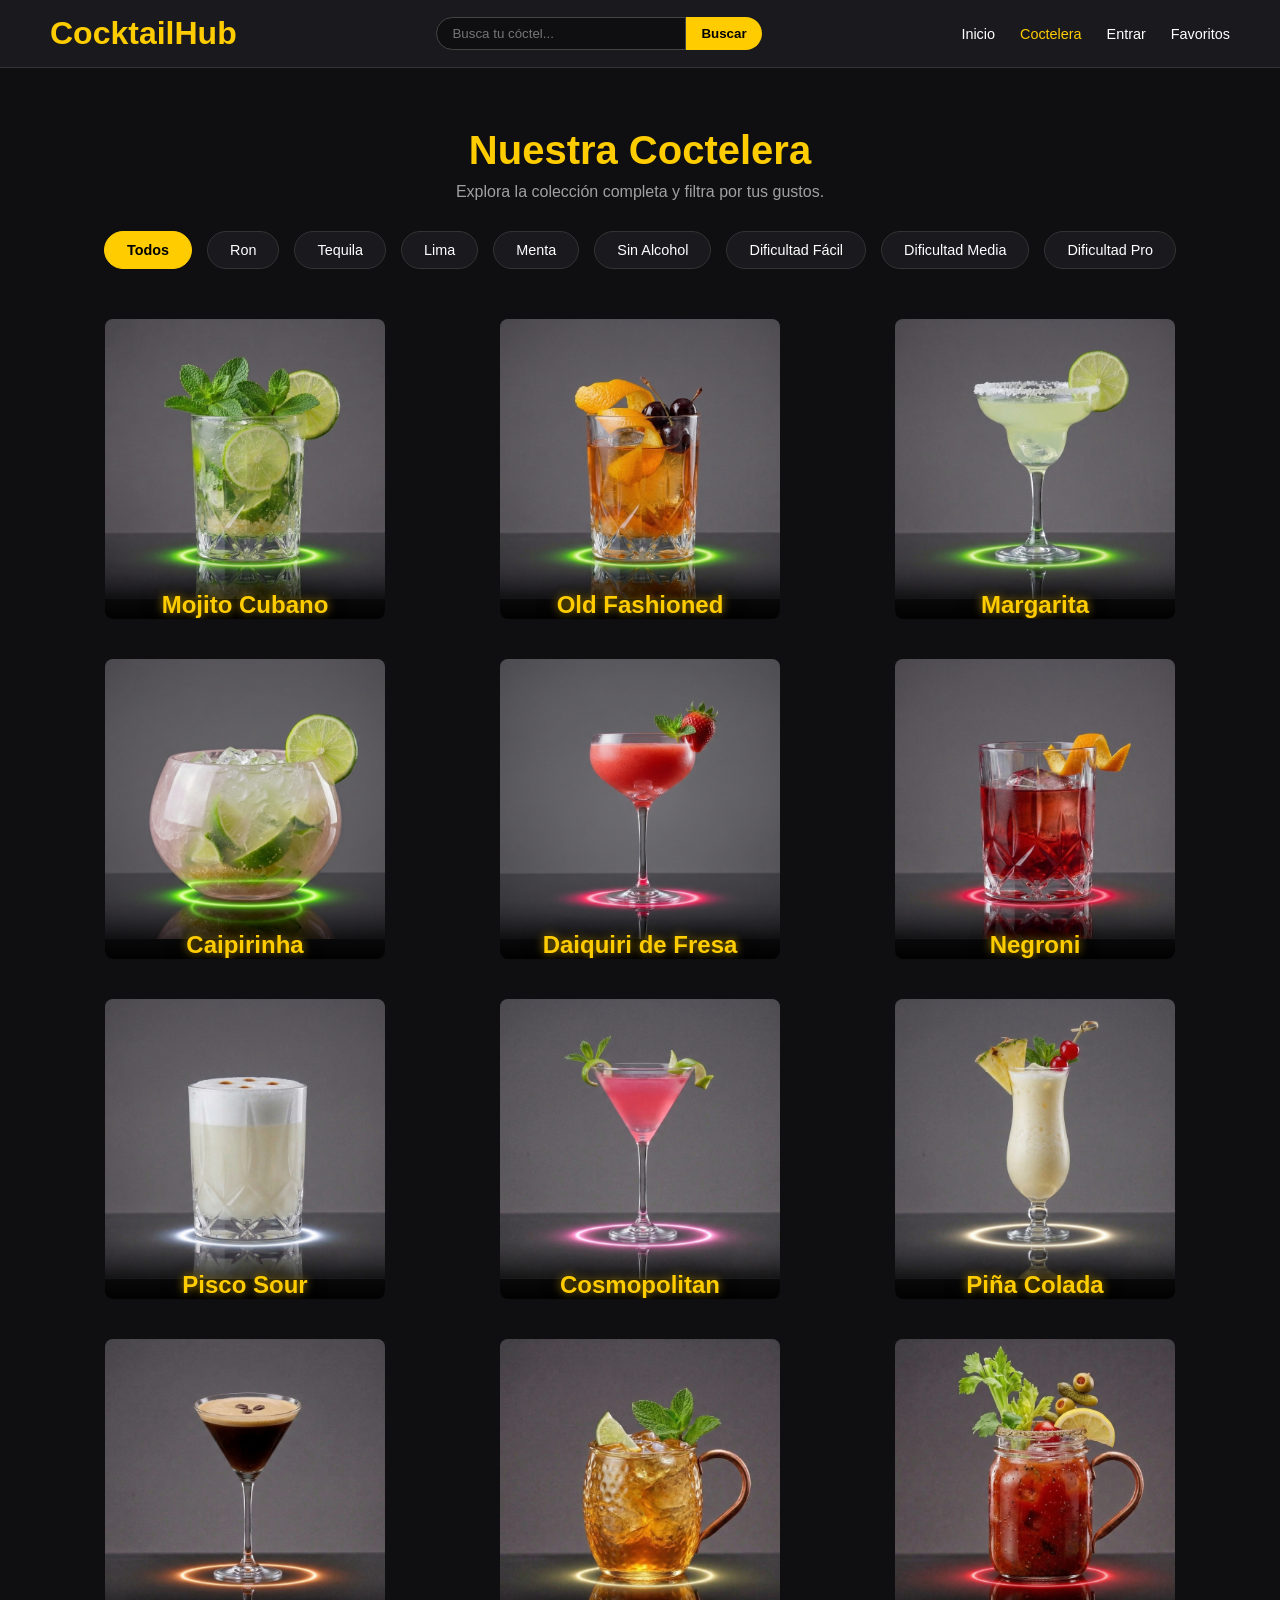
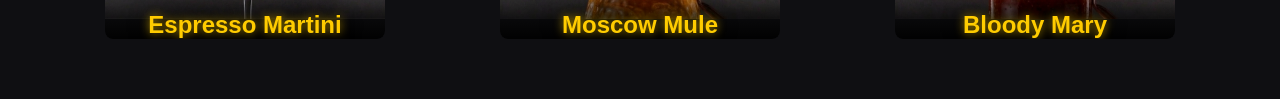
==== commit 5ed016d7: "mejoras visuales y fotos" ====
--- a/e-commerce project/coctelera.html
+++ b/e-commerce project/coctelera.html
@@ -60,7 +60,7 @@
           <div class="card-inner">
             <div class="card-front">
               <div class="card-img">
-                <img src="assets/img/mojito.jpg" alt="Mojito Cubano" />
+                <img src="assets/img/mojito.png" alt="Mojito Cubano" />
               </div>
               <div class="card-front-info">
                 <h3>Mojito Cubano</h3>
@@ -99,7 +99,7 @@
           <div class="card-inner">
             <div class="card-front">
               <div class="card-img">
-                <img src="assets/img/old-fashioned.jpg" alt="Old Fashioned" />
+                <img src="assets/img/old-fashioned.png" alt="Old Fashioned" />
               </div>
               <div class="card-front-info">
                 <h3>Old Fashioned</h3>
@@ -137,7 +137,7 @@
           <div class="card-inner">
             <div class="card-front">
               <div class="card-img">
-                <img src="assets/img/margarita.jpg" alt="Margarita" />
+                <img src="assets/img/margarita.png" alt="Margarita" />
               </div>
               <div class="card-front-info">
                 <h3>Margarita</h3>
@@ -176,7 +176,7 @@
             <div class="card-front">
               <div class="card-img">
                 <img
-                  src="assets/img/caipirinha.jpg"
+                  src="assets/img/caipirinha.png"
                   alt="Caipirinha Brasileña"
                 />
               </div>
@@ -216,7 +216,7 @@
           <div class="card-inner">
             <div class="card-front">
               <div class="card-img">
-                <img src="assets/img/daiquiri.jpg" alt="Daiquiri de Fresa" />
+                <img src="assets/img/daiquiri.png" alt="Daiquiri de Fresa" />
               </div>
               <div class="card-front-info">
                 <h3>Daiquiri de Fresa</h3>
@@ -258,7 +258,7 @@
           <div class="card-inner">
             <div class="card-front">
               <div class="card-img">
-                <img src="assets/img/negroni.jpg" alt="Negroni Clásico" />
+                <img src="assets/img/negroni.png" alt="Negroni Clásico" />
               </div>
               <div class="card-front-info">
                 <h3>Negroni</h3>
@@ -297,7 +297,7 @@
             <div class="card-front">
               <div class="card-img">
                 <img
-                  src="assets/img/pisco-sour.jpg"
+                  src="assets/img/pisco-sour.png"
                   alt="Pisco Sour Tradicional"
                 />
               </div>
@@ -332,6 +332,199 @@
             </div>
           </div>
         </article>
+
+        <article class="cocktail-card">
+          <div class="card-inner">
+            <div class="card-front">
+              <div class="card-img">
+                <img src="assets/img/cosmopolitan.png" alt="Cosmopolitan" />
+              </div>
+              <div class="card-front-info">
+                <h3>Cosmopolitan</h3>
+              </div>
+            </div>
+            <div class="card-back">
+              <div class="card-back-header">
+                <span class="difficulty-tag">Media</span>
+                <button class="favorite-btn" title="Añadir a favoritos">
+                  <span class="heart-icon">&#9825;</span>
+                </button>
+              </div>
+              <div class="flavor-info">
+                <hr />
+                <span>Cítrico & Sofisticado</span>
+                <hr />
+              </div>
+              <div class="ingredients-container">
+                <h3>Ingredientes</h3>
+                <ul>
+                  <li>40ml Vodka Citrón</li>
+                  <li>15ml Cointreau</li>
+                  <li>15ml Zumo de Lima</li>
+                  <li>30ml Zumo de Arándanos</li>
+                </ul>
+              </div>
+              <div class="card-details-container">
+                <a href="#" class="view-recipe">Más detalles →</a>
+              </div>
+            </div>
+          </div>
+        </article>
+
+        <article class="cocktail-card">
+          <div class="card-inner">
+            <div class="card-front">
+              <div class="card-img">
+                <img src="assets/img/pina-colada.png" alt="Piña Colada" />
+              </div>
+              <div class="card-front-info">
+                <h3>Piña Colada</h3>
+              </div>
+            </div>
+            <div class="card-back">
+              <div class="card-back-header">
+                <span class="difficulty-tag">Fácil</span>
+                <button class="favorite-btn" title="Añadir a favoritos">
+                  <span class="heart-icon">&#9825;</span>
+                </button>
+              </div>
+              <div class="flavor-info">
+                <hr />
+                <span>Dulce & Tropical</span>
+                <hr />
+              </div>
+              <div class="ingredients-container">
+                <h3>Ingredientes</h3>
+                <ul>
+                  <li>60ml Ron Blanco</li>
+                  <li>90ml Zumo de Piña</li>
+                  <li>30ml Crema de Coco</li>
+                  <li>Hielo picado</li>
+                </ul>
+              </div>
+              <div class="card-details-container">
+                <a href="#" class="view-recipe">Más detalles →</a>
+              </div>
+            </div>
+          </div>
+        </article>
+
+        <article class="cocktail-card">
+          <div class="card-inner">
+            <div class="card-front">
+              <div class="card-img">
+                <img
+                  src="assets/img/espresso-martini.png"
+                  alt="Espresso Martini"
+                />
+              </div>
+              <div class="card-front-info">
+                <h3>Espresso Martini</h3>
+              </div>
+            </div>
+            <div class="card-back">
+              <div class="card-back-header">
+                <span class="difficulty-tag">Media</span>
+                <button class="favorite-btn" title="Añadir a favoritos">
+                  <span class="heart-icon">&#9825;</span>
+                </button>
+              </div>
+              <div class="flavor-info">
+                <hr />
+                <span>Intenso & Tostado</span>
+                <hr />
+              </div>
+              <div class="ingredients-container">
+                <h3>Ingredientes</h3>
+                <ul>
+                  <li>50ml Vodka</li>
+                  <li>30ml Café Espresso</li>
+                  <li>10ml Licor de Café</li>
+                  <li>Granos de café</li>
+                </ul>
+              </div>
+              <div class="card-details-container">
+                <a href="#" class="view-recipe">Más detalles →</a>
+              </div>
+            </div>
+          </div>
+        </article>
+
+        <article class="cocktail-card">
+          <div class="card-inner">
+            <div class="card-front">
+              <div class="card-img">
+                <img src="assets/img/moscow-mule.png" alt="Moscow Mule" />
+              </div>
+              <div class="card-front-info">
+                <h3>Moscow Mule</h3>
+              </div>
+            </div>
+            <div class="card-back">
+              <div class="card-back-header">
+                <span class="difficulty-tag">Fácil</span>
+                <button class="favorite-btn" title="Añadir a favoritos">
+                  <span class="heart-icon">&#9825;</span>
+                </button>
+              </div>
+              <div class="flavor-info">
+                <hr />
+                <span>Picante & Cítrico</span>
+                <hr />
+              </div>
+              <div class="ingredients-container">
+                <h3>Ingredientes</h3>
+                <ul>
+                  <li>45ml Vodka</li>
+                  <li>120ml Ginger Beer</li>
+                  <li>10ml Zumo de Lima</li>
+                  <li>Rodaja de lima</li>
+                </ul>
+              </div>
+              <div class="card-details-container">
+                <a href="#" class="view-recipe">Más detalles →</a>
+              </div>
+            </div>
+          </div>
+        </article>
+
+        <article class="cocktail-card">
+          <div class="card-inner">
+            <div class="card-front">
+              <div class="card-img">
+                <img src="assets/img/bloody-mary.png" alt="Bloody Mary" />
+              </div>
+              <div class="card-front-info">
+                <h3>Bloody Mary</h3>
+              </div>
+            </div>
+            <div class="card-back">
+              <div class="card-back-header">
+                <span class="difficulty-tag">Pro</span>
+                <button class="favorite-btn" title="Añadir a favoritos">
+                  <span class="heart-icon">&#9825;</span>
+                </button>
+              </div>
+              <div class="flavor-info">
+                <hr />
+                <span>Salado & Picante</span>
+                <hr />
+              </div>
+              <div class="ingredients-container">
+                <h3>Ingredientes</h3>
+                <ul>
+                  <li>45ml Vodka</li>
+                  <li>90ml Zumo de Tomate</li>
+                  <li>Salsa Perrins y Tabasco</li>
+                  <li>Sal y Pimienta</li>
+                </ul>
+              </div>
+              <div class="card-details-container">
+                <a href="#" class="view-recipe">Más detalles →</a>
+              </div>
+            </div>
+          </div>
+        </article>
       </section>
     </main>
   </body>
--- a/e-commerce project/css/coctelera.css
+++ b/e-commerce project/css/coctelera.css
@@ -137,10 +137,10 @@
   justify-items: center; /* Centra las tarjetas dentro de su celda */
 }
 
-/* El contenedor principal / perspectiva */
+/* Estructura del contenedor principal / perspectiva */
 .cocktail-card {
   background-color: transparent;
-  height: 400px;
+  height: 300px;
   width: 280px;
   perspective: 1000px;
   border-radius: 8px;
@@ -185,19 +185,25 @@
   position: absolute;
   bottom: 0;
   width: 100%;
-  padding: 25px 15px;
+  padding: 15px 10px;
   background: linear-gradient(
-    transparent,
-    rgba(0, 0, 0, 0.9)
-  ); /* Degradado más oscuro */
+    /*degradado con puntos de parada intermedios (stops)*/ to top,
+    rgba(0, 0, 0, 0.95) 0%,
+    rgba(0, 0, 0, 0.7) 30%,
+    rgba(0, 0, 0, 0.3) 60%,
+    rgba(0, 0, 0, 0.1) 80%,
+    transparent 100%
+  );
   text-align: center;
 }
 
 .card-front-info h3 {
-  color: var(--color-primario);
-  margin: 0;
+  transform: translateY(15px); /*baja el texto*/
+  color: var(--color-primario);
   font-size: 1.5rem;
-  text-shadow: 2px 2px 4px rgba(0, 0, 0, 0.5);
+  text-shadow:
+    0 0 10px rgba(255, 204, 0, 0.7),
+    0 0 20px rgba(0, 0, 0, 0.8);
 }
 
 /* --- CARA TRASERA (Estructura Base) --- */
@@ -205,12 +211,10 @@
   background-color: var(--color-tarjeta);
   color: white;
   transform: rotateY(180deg);
-  padding: 20px;
+  padding: 15px;
   display: flex;
   flex-direction: column;
-  justify-content: flex-start;
   border: 2px solid var(--color-primario);
-  position: relative; /* Posiciona el header dentro */
 }
 
 /* Cabecera: Dificultad y Corazón */
@@ -218,8 +222,7 @@
   display: flex;
   justify-content: space-between;
   align-items: center;
-  width: 100%;
-  margin-bottom: 15px; /* Espacio con lo de abajo */
+  margin-bottom: 5px; /* Espacio con lo de abajo */
 }
 
 .difficulty-tag {
@@ -236,8 +239,8 @@
 .flavor-info {
   display: flex;
   align-items: center;
-  gap: 10px;
-  margin-bottom: 10px;
+  gap: 8px;
+  margin: auto 0;
 }
 
 .flavor-info hr {
@@ -254,30 +257,20 @@
 }
 
 /* --- LISTA DE INGREDIENTES --- */
-/* 1. El contenedor que empuja hacia el centro */
+/* 1. Contenedor de ingredientes */
 .ingredients-container {
-  margin: auto 0;
-  text-align: left;
-  width: 100%;
-  display: flex;
-  flex-direction: column;
-  gap: 8px;
-}
-
+  margin-bottom: 15px;
+}
 /* 2. El título de la sección */
 .ingredients-container h3 {
   font-size: 1.1rem;
-  color: var(--color-texto);
   border-left: 3px solid var(--color-primario);
   padding-left: 8px;
-  margin: 0;
-}
-
-/* 3. La lista (ahora con margen 0 porque el padre hace el trabajo) */
+}
+
+/* 3. La lista */
 .card-back ul {
   list-style: none;
-  padding: 0;
-  margin: 0;
 }
 
 /* 4. Los items de la lista */
@@ -289,23 +282,20 @@
 }
 
 .card-details-container {
-  margin-top: auto; /* Empuja el botón hacia el fondo de la tarjeta */
+  margin-top: 1px; /* Empuja el botón hacia el fondo de la tarjeta */
   text-align: center;
-  padding-bottom: 10px;
 }
 
 .view-recipe {
   text-decoration: none;
-  color: var(
-    --color-primario
-  ); /* Usamos el amarillo para que resalte como acción */
+  color: var(--color-primario);
   font-size: 0.9rem;
   font-weight: bold;
   transition: letter-spacing 0.3s;
 }
 
 .view-recipe:hover {
-  letter-spacing: 1px; /* Un pequeño efecto al pasar el ratón */
+  letter-spacing: 1px; /* Efecto al pasar el ratón */
 }
 
 /* Botón de favoritos */
@@ -313,7 +303,6 @@
   background: transparent;
   border: none;
   cursor: pointer;
-  padding: 5px;
   display: flex;
   align-items: center;
   justify-content: center;
@@ -322,7 +311,7 @@
 
 .heart-icon {
   font-size: 1.5rem; /* Tamaño del corazón */
-  color: var(--color-texto-suave); /* Empezamos con un gris suave */
+  color: var(--color-texto-suave); /* Color gris */
   transition:
     color 0.3s,
     transform 0.3s;
@@ -337,5 +326,5 @@
 /* Clase preparada para el futuro (cuando se haga click) */
 .favorite-btn.active .heart-icon {
   color: #ff0000; /* Rojo intenso */
-  content: "\2665"; /* Cambiaría a corazón relleno (esto se haría con JS) */
-}
+  content: "\2665"; /* Cambiaría a corazón relleno */
+}
